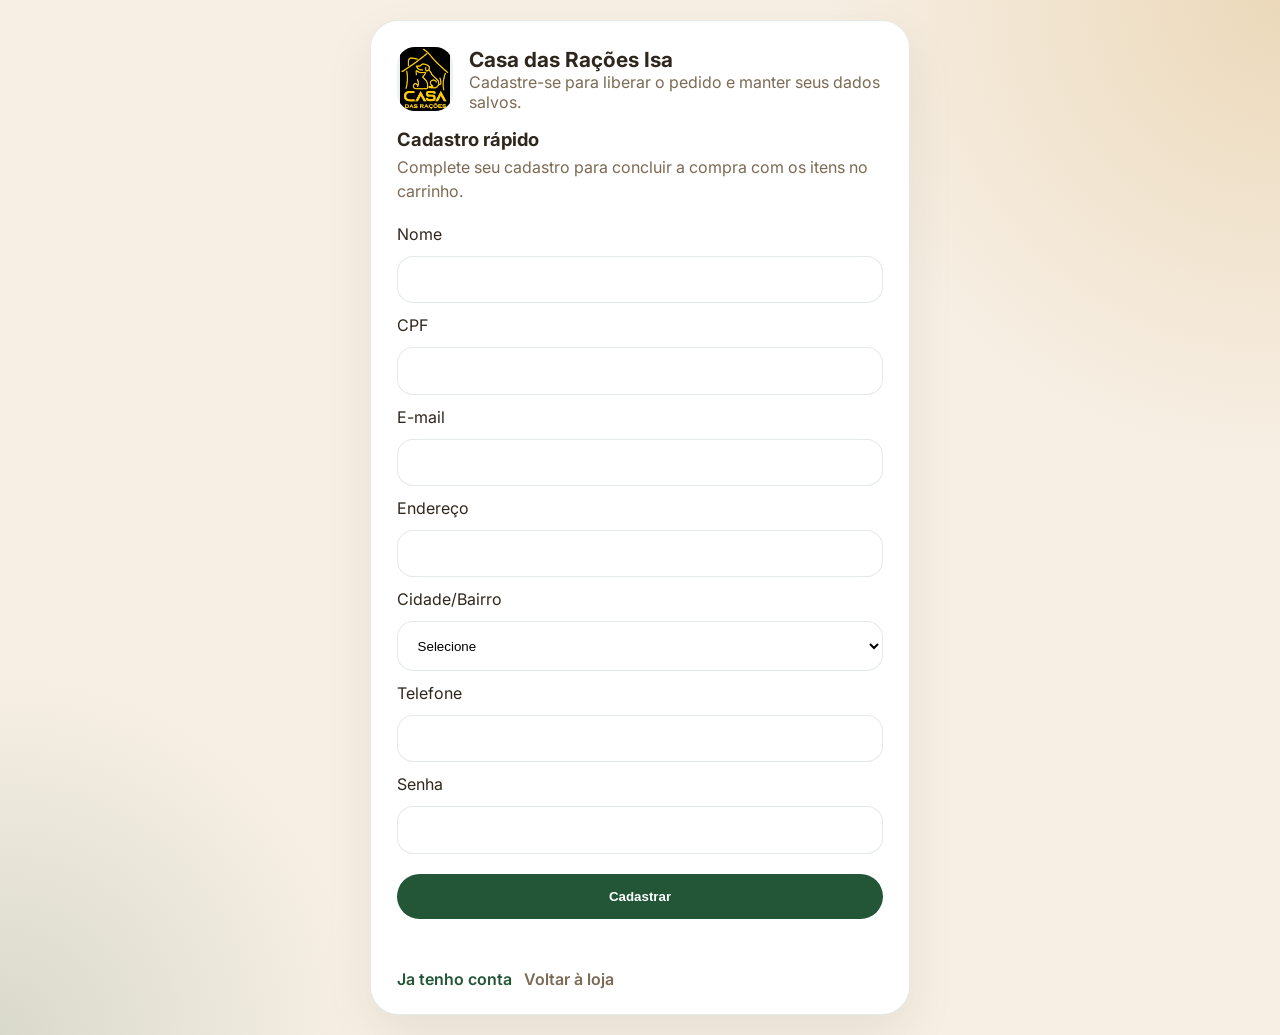
==== cliente_pedidos/cadastro.html @ 14c553b5 "Deploy inicial" ====
<!DOCTYPE html>
<html lang="pt-BR">
<head>
  <meta charset="UTF-8" />
  <meta name="viewport" content="width=device-width, initial-scale=1.0" />
  <title>Cadastro | Casa das Rações Isa</title>
  <link rel="preconnect" href="https://fonts.googleapis.com" />
  <link rel="preconnect" href="https://fonts.gstatic.com" crossorigin />
  <link href="https://fonts.googleapis.com/css2?family=Inter:wght@400;500;600;700&display=swap" rel="stylesheet" />
  <link rel="stylesheet" href="./auth.css" />
</head>
<body>
  <main class="auth-page">
    <section class="auth-card">
      <div class="brand">
        <img src="logo-casa-racao.png" alt="Casa das Rações Isa" />
        <div>
          <h1>Casa das Rações Isa</h1>
          <p>Cadastre-se para liberar o pedido e manter seus dados salvos.</p>
        </div>
      </div>

      <div class="auth-intro">
        <h2>Cadastro rápido</h2>
        <p id="registerNotice">Complete seu cadastro para concluir a compra com segurança.</p>
      </div>

      <form id="registerForm" class="auth-form">
        <label for="name">Nome</label>
        <input id="name" type="text" required />
        <label for="cpf">CPF</label>
        <input id="cpf" type="text" required />
        <label for="email">E-mail</label>
        <input id="email" type="email" required />
        <label for="address">Endereço</label>
        <input id="address" type="text" required />
        <label for="city">Cidade/Bairro</label>
        <select id="city" required>
          <option value="">Selecione</option>
          <option value="Praia">Praia</option>
          <option value="Morada do Sol">Morada do Sol</option>
          <option value="Recanto das Aguas">Recanto das Aguas</option>
          <option value="Cinturao Verde">Cinturao Verde</option>
          <option value="Ipe">Ipe</option>
        </select>
        <label for="phone">Telefone</label>
        <input id="phone" type="text" required />
        <label for="password">Senha</label>
        <input id="password" type="password" required />
        <button type="submit">Cadastrar</button>
      </form>

      <p id="feedback" class="feedback" aria-live="polite"></p>

      <nav class="auth-nav">
        <a href="./login.html">Ja tenho conta</a>
        <a class="secondary" href="./compra.html">Voltar à loja</a>
      </nav>
    </section>
  </main>

  <script src="./cadastro.js"></script>
</body>
</html>
---- cliente_pedidos/auth.css ----
:root {
  --bg: #f7efe4;
  --surface: #fff;
  --border: #dfc9a8;
  --text: #2f271d;
  --muted: #7b6a54;
  --brand: #225637;
  --brand-soft: #4d7d5a;
  --danger: #b14b39;
  --shadow: 0 20px 50px rgba(42, 32, 19, 0.08);
}

* { box-sizing: border-box; }
html { scroll-behavior: smooth; }
body {
  margin: 0;
  min-height: 100vh;
  font-family: "Inter", sans-serif;
  color: var(--text);
  background: radial-gradient(circle at top right, rgba(196, 138, 39, 0.22), transparent 28%), radial-gradient(circle at bottom left, rgba(34, 86, 55, 0.14), transparent 22%), #f7efe4;
}

.auth-page {
  min-height: 100vh;
  display: grid;
  place-items: center;
  padding: 1.25rem;
}

.auth-card {
  width: min(100%, 540px);
  background: var(--surface);
  border: 1px solid rgba(34, 86, 55, 0.12);
  border-radius: 28px;
  padding: 1.6rem;
  box-shadow: var(--shadow);
}

.brand { display: flex; gap: 1rem; align-items: center; margin-bottom: 1rem; }
.brand img { width: 64px; height: 64px; border-radius: 18px; object-fit: contain; background: rgba(34, 86, 55, 0.08); }
.brand h1 { margin: 0; font-size: 1.3rem; }
.brand p { margin: 0; color: var(--muted); }

.auth-intro { margin-bottom: 1.3rem; }
.auth-intro h2 { margin: 0 0 0.35rem; font-size: 1.15rem; }
.auth-intro p { margin: 0; color: var(--muted); line-height: 1.5; }

.auth-form { display: grid; gap: 0.75rem; }
.auth-form input,
.auth-form select {
  width: 100%;
  border: 1px solid rgba(34, 86, 55, 0.12);
  border-radius: 16px;
  padding: 0.95rem 1rem;
  background: #fff;
}

.auth-form button {
  margin-top: 0.5rem;
  border: 0;
  border-radius: 999px;
  background: var(--brand);
  color: #fff;
  padding: 0.95rem 1rem;
  cursor: pointer;
  font-weight: 600;
}

.feedback { min-height: 1.2rem; margin: 0.9rem 0 0; font-weight: 600; color: var(--brand); }
.feedback.error { color: var(--danger); }

.auth-nav { display: flex; flex-wrap: wrap; gap: 0.75rem; margin-top: 1rem; }
.auth-nav a { color: var(--brand); text-decoration: none; font-weight: 600; }
.auth-nav a.secondary { color: var(--muted); }

@media (max-width: 680px) {
  .auth-card { width: 100%; padding: 1.25rem; }
}
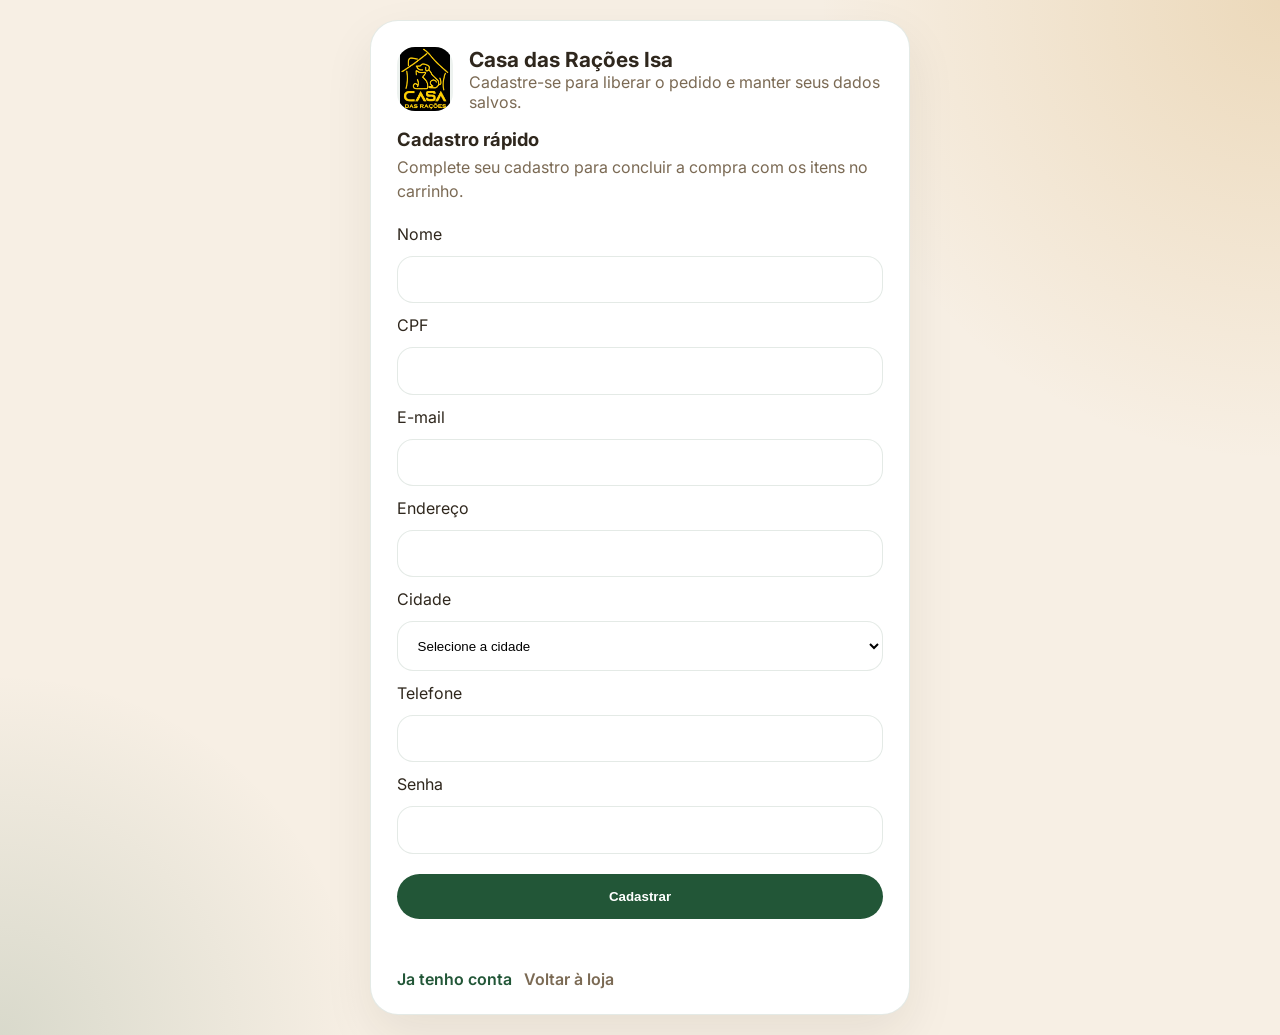
==== commit d451efcf: "Cadastro e checkout: cidade e bairro separados (Ilha Solteira com lista de bairros) Co-authored-by: " ====
--- a/cliente_pedidos/cadastro.html
+++ b/cliente_pedidos/cadastro.html
@@ -34,15 +34,16 @@
         <input id="email" type="email" required />
         <label for="address">Endereço</label>
         <input id="address" type="text" required />
-        <label for="city">Cidade/Bairro</label>
+        <label for="city">Cidade</label>
         <select id="city" required>
-          <option value="">Selecione</option>
-          <option value="Praia">Praia</option>
-          <option value="Morada do Sol">Morada do Sol</option>
-          <option value="Recanto das Aguas">Recanto das Aguas</option>
-          <option value="Cinturao Verde">Cinturao Verde</option>
-          <option value="Ipe">Ipe</option>
+          <option value="">Selecione a cidade</option>
         </select>
+        <div id="neighborhoodWrap" class="hidden">
+          <label for="neighborhood">Bairro</label>
+          <select id="neighborhood" aria-required="false">
+            <option value="">Selecione o bairro</option>
+          </select>
+        </div>
         <label for="phone">Telefone</label>
         <input id="phone" type="text" required />
         <label for="password">Senha</label>
--- a/cliente_pedidos/auth.css
+++ b/cliente_pedidos/auth.css
@@ -73,6 +73,8 @@
 .auth-nav a { color: var(--brand); text-decoration: none; font-weight: 600; }
 .auth-nav a.secondary { color: var(--muted); }
 
+.hidden { display: none !important; }
+
 @media (max-width: 680px) {
   .auth-card { width: 100%; padding: 1.25rem; }
 }
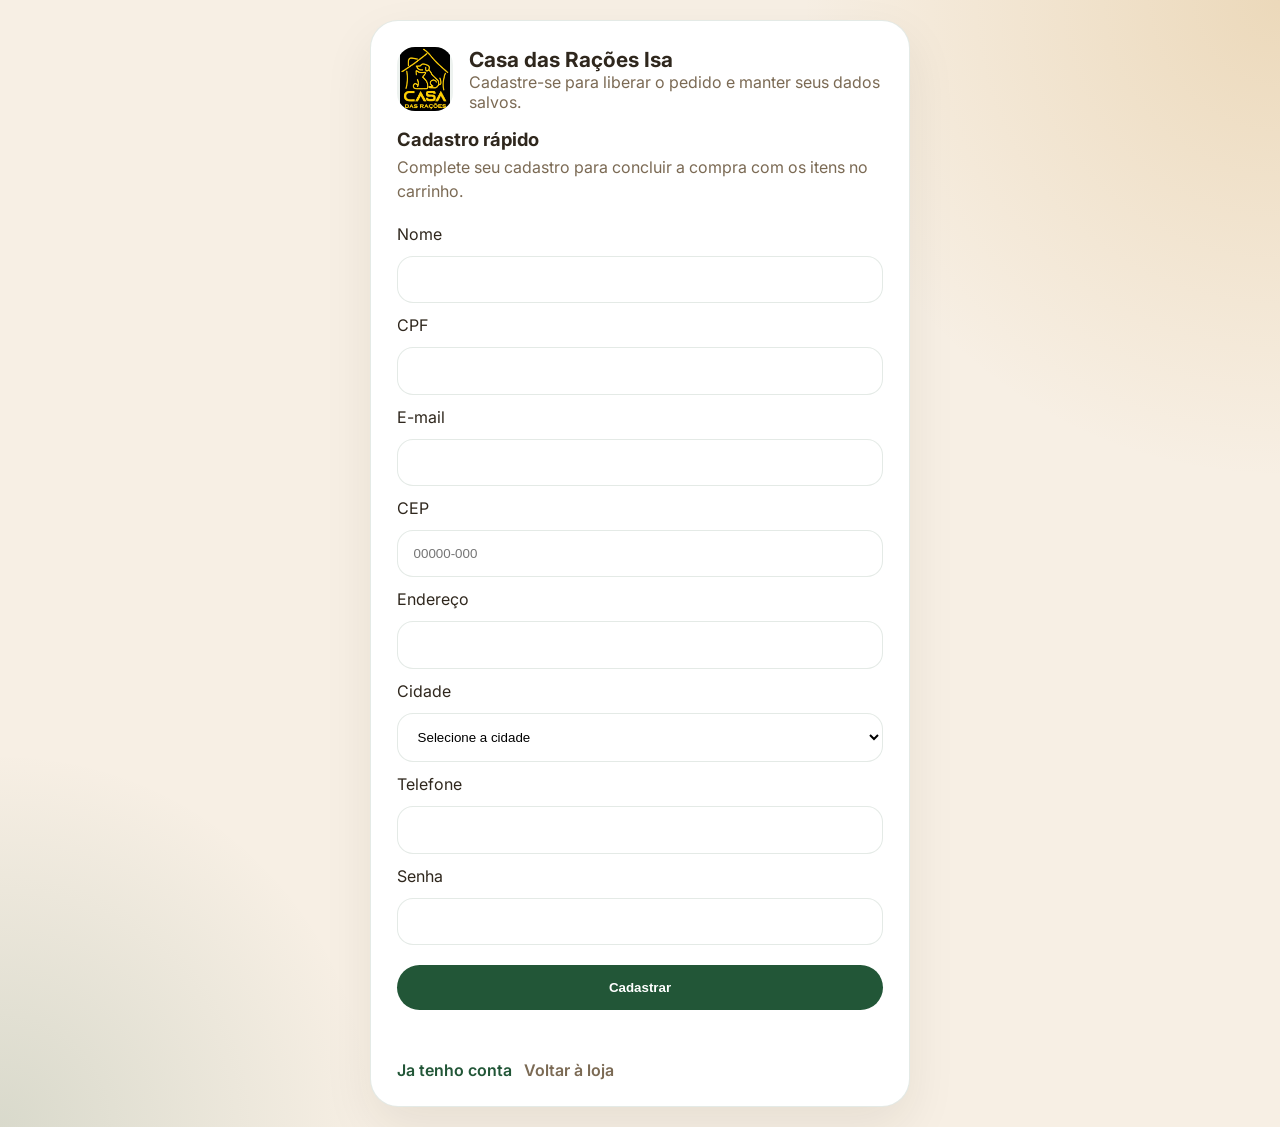
==== commit 99fdfb09: "Checkout e cadastro com CEP obrigatório e preenchimento automático. Integra ViaCEP para preencher en" ====
--- a/cliente_pedidos/cadastro.html
+++ b/cliente_pedidos/cadastro.html
@@ -32,6 +32,8 @@
         <input id="cpf" type="text" required />
         <label for="email">E-mail</label>
         <input id="email" type="email" required />
+        <label for="cep">CEP</label>
+        <input id="cep" type="text" inputmode="numeric" maxlength="9" placeholder="00000-000" required />
         <label for="address">Endereço</label>
         <input id="address" type="text" required />
         <label for="city">Cidade</label>
